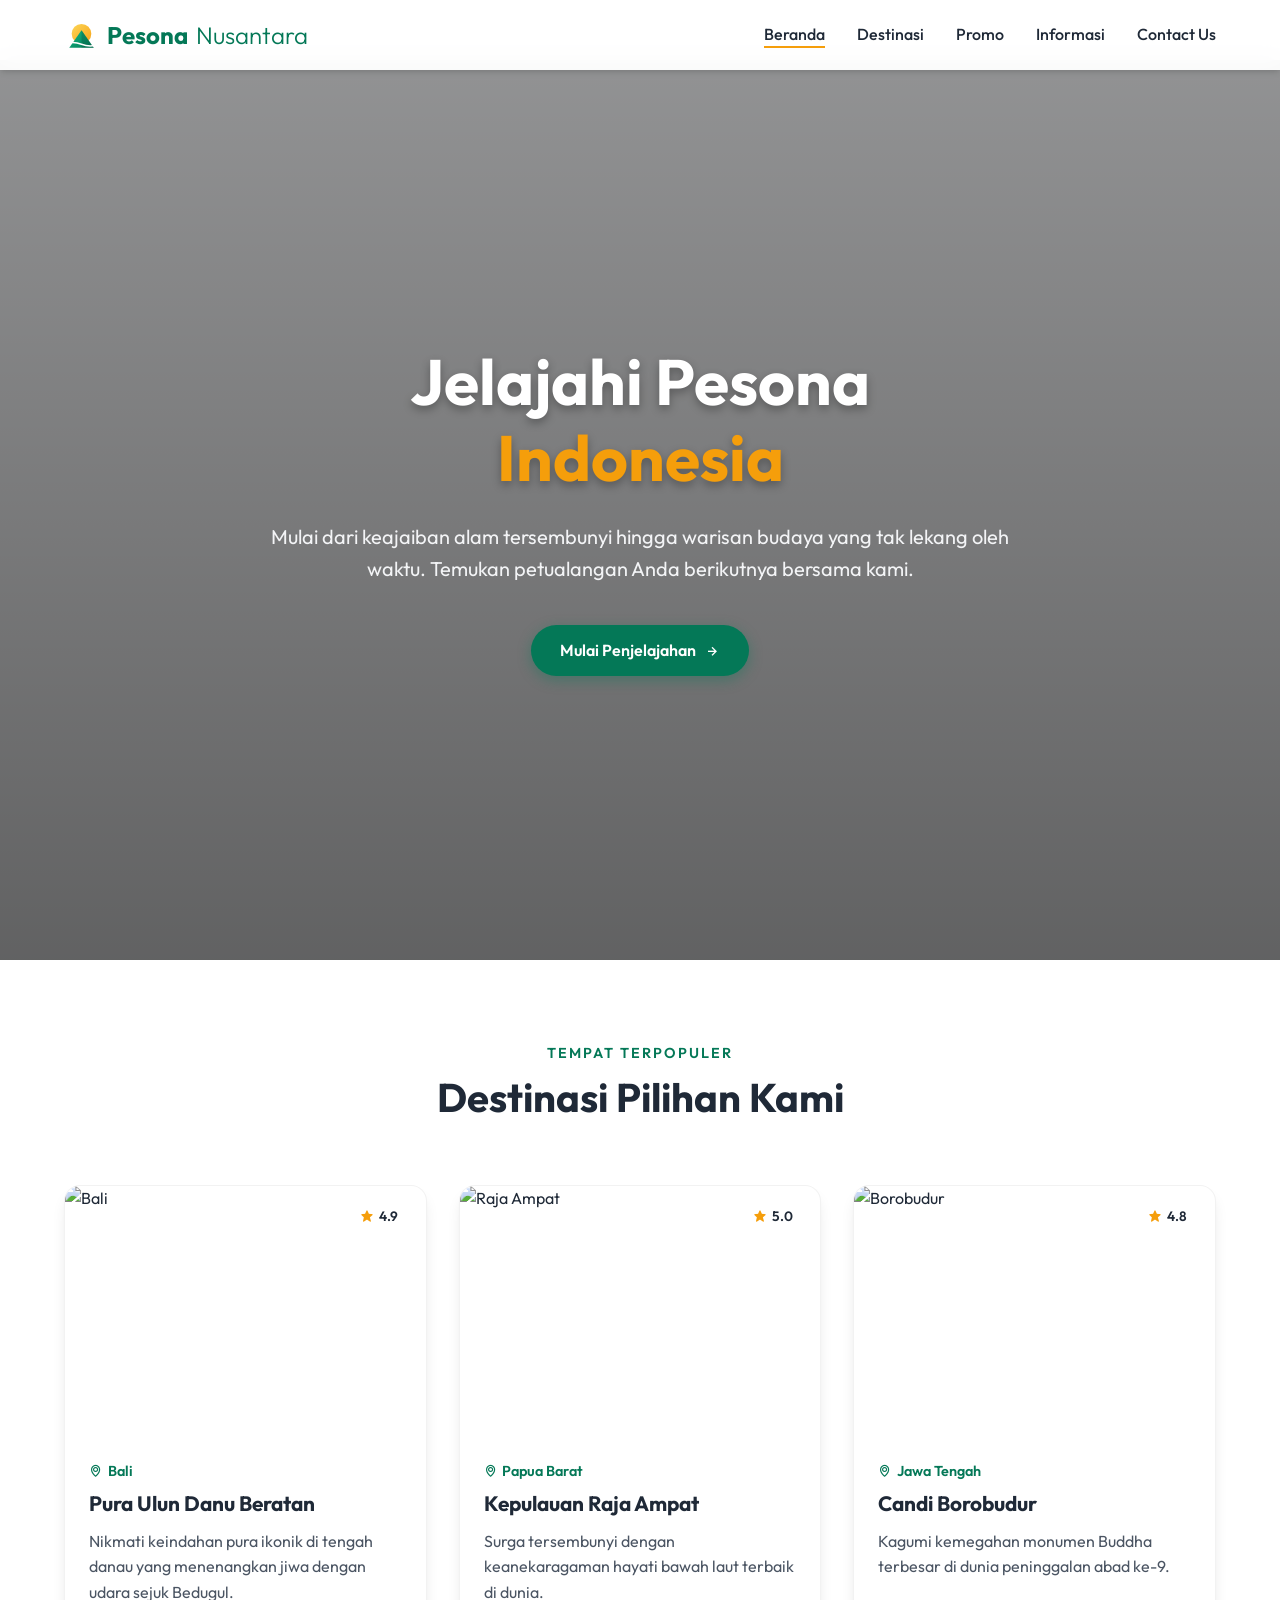
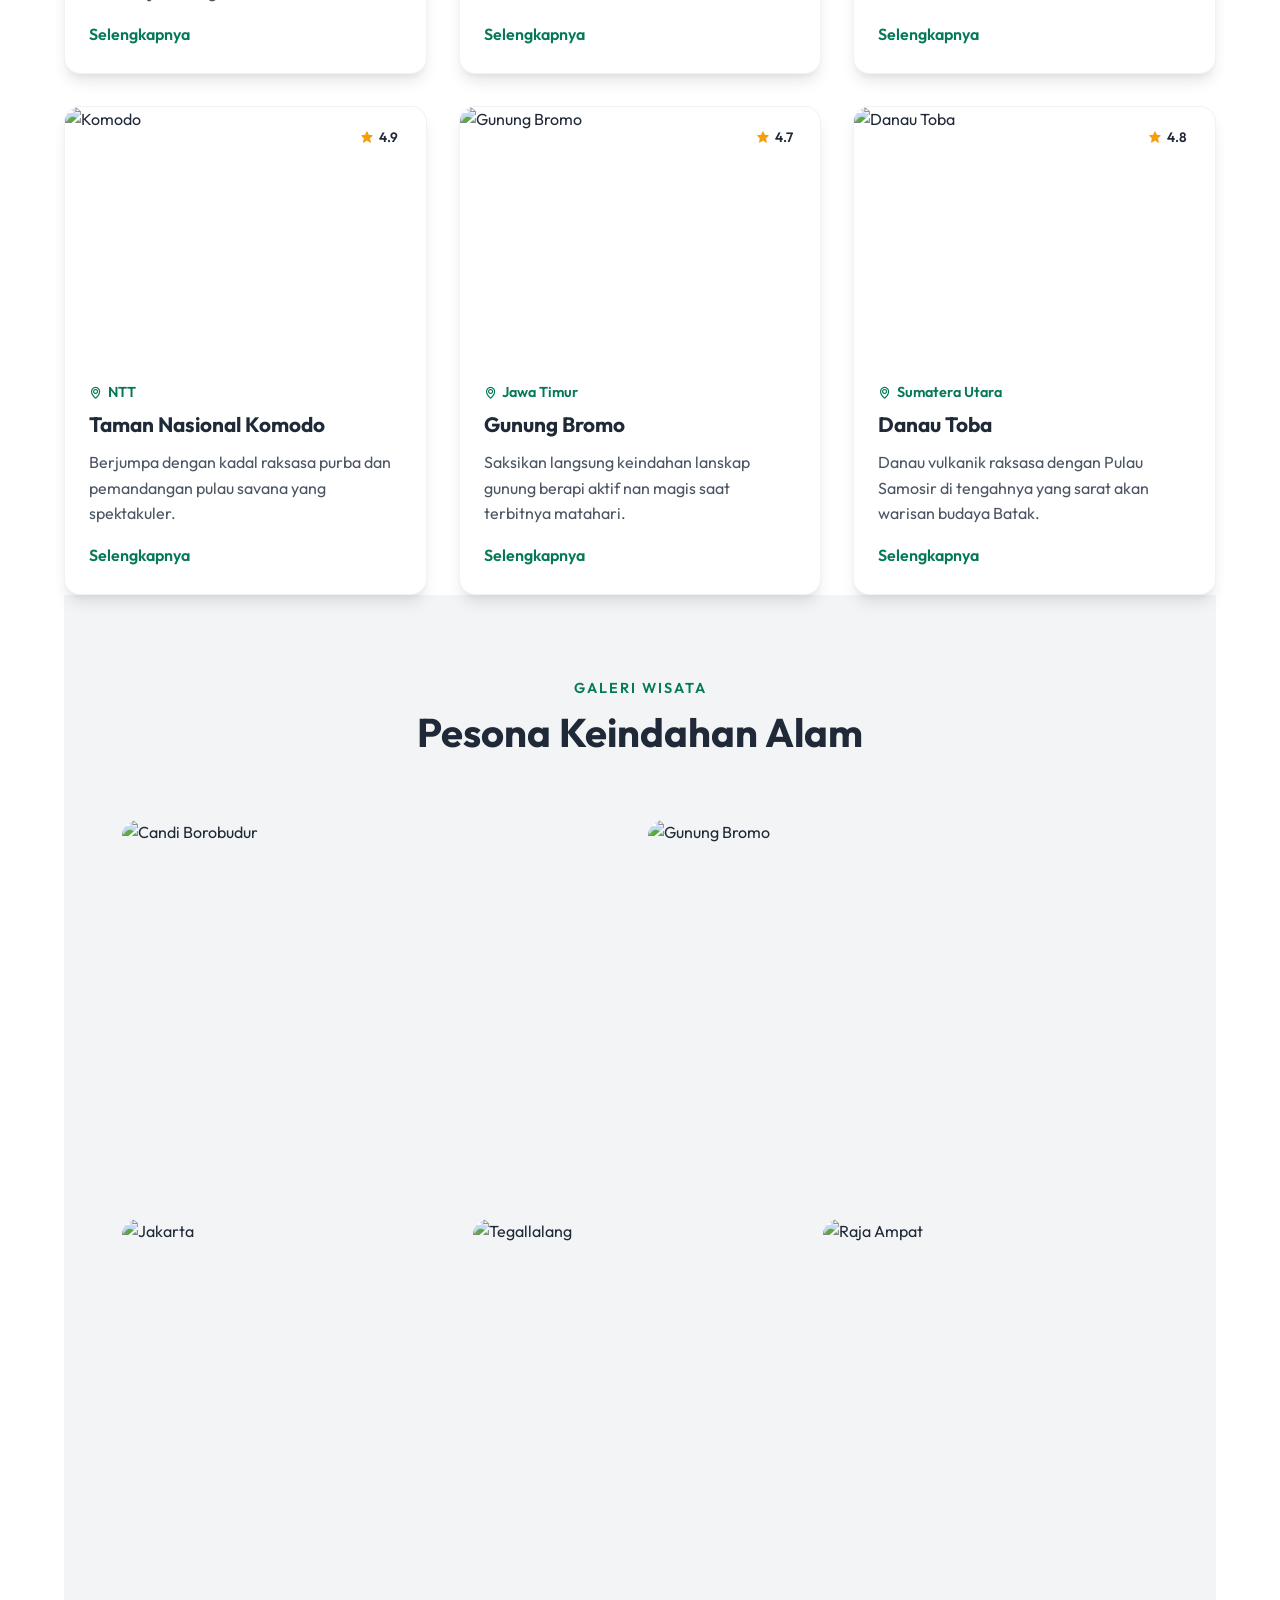
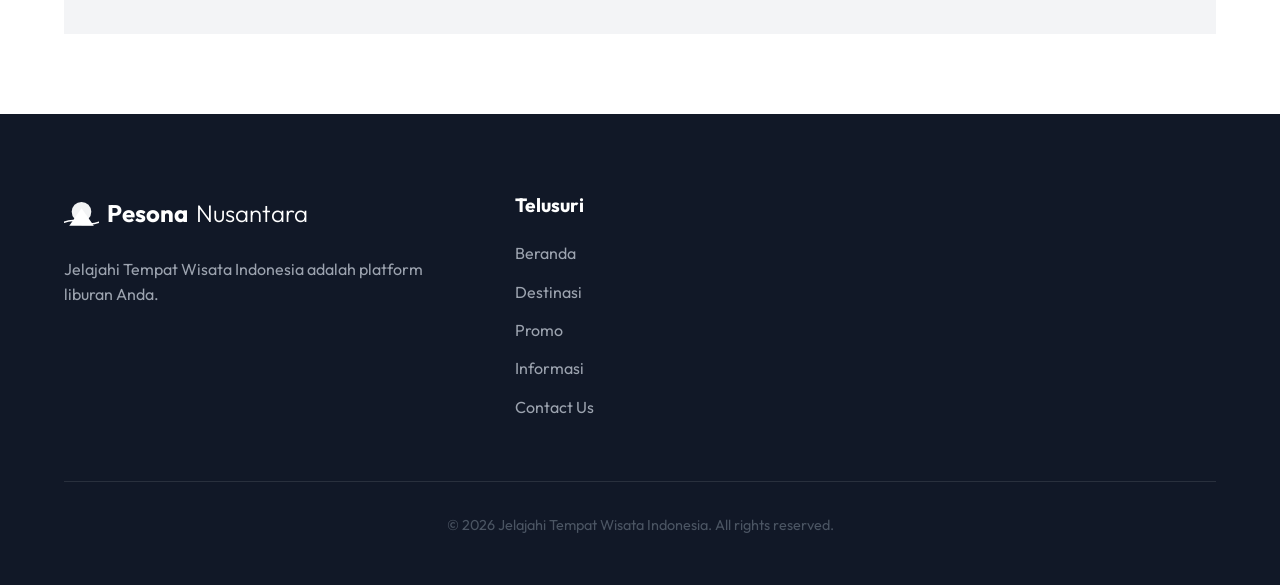
==== index.html @ 15bac263 "perubahan ke root folder" ====
<!DOCTYPE html>
<html lang="id">

<head>
    <meta charset="UTF-8">
    <meta name="viewport" content="width=device-width, initial-scale=1.0">
    <title>Beranda - Jelajahi Tempat Wisata Indonesia</title>
    <!-- Favicon -->
    <link rel="icon" href="favicon.svg" type="image/svg+xml">
    <link href="https://fonts.googleapis.com/css2?family=Outfit:wght@300;400;600;700&display=swap" rel="stylesheet">
    <link href='https://unpkg.com/boxicons@2.1.4/css/boxicons.min.css' rel='stylesheet'>
    <link rel="stylesheet" href="style.css">
    <meta name="description" content="Jelajahi keindahan tempat wisata Indonesia.">
</head>

<body>

    <!-- Header Navigation -->
    <header id="header">
        <div class="nav-container">
            <a href="index.html" class="logo">
                <img src="logo.svg" alt="Logo Pesona Nusantara" class="logo-img"> Pesona<span>Nusantara</span>
            </a>

            <input type="checkbox" id="nav-toggle" class="nav-toggle">

            <nav class="navbar">
                <ul class="nav-menu">
                    <li><a href="index.html" class="nav-link active">Beranda</a></li>
                    <li><a href="destinasi.html" class="nav-link">Destinasi</a></li>
                    <li><a href="promo.html" class="nav-link">Promo</a></li>
                    <li><a href="informasi.html" class="nav-link">Informasi</a></li>
                    <li><a href="contact.html" class="nav-link">Contact Us</a></li>
                </ul>
            </nav>

            <label for="nav-toggle" class="hamburger">
                <span class="bar"></span>
                <span class="bar"></span>
                <span class="bar"></span>
            </label>
        </div>
    </header>

    <!-- Hero Section -->
    <section class="hero">
        <div class="hero-overlay"></div>
        <img src="https://images.unsplash.com/photo-1555400038-63f5ba517a47?q=80&w=2000&auto=format&fit=crop"
            class="hero-bg" alt="Pemandangan indah Indonesia">

        <div class="hero-content">
            <h1 class="hero-title">Jelajahi Pesona <br><span class="text-highlight">Indonesia</span></h1>
            <p class="hero-subtitle">Mulai dari keajaiban alam tersembunyi hingga warisan budaya yang tak lekang oleh
                waktu. Temukan petualangan Anda berikutnya bersama kami.</p>
            <div class="hero-buttons">
                <a href="destinasi.html" class="btn btn-primary">Mulai Penjelajahan <i
                        class='bx bx-right-arrow-alt'></i></a>
            </div>
        </div>
    </section>

    <!-- Main Content -->
    <main>
        <section class="section destinations">
            <div class="section-header">
                <span class="section-subtitle">Tempat Terpopuler</span>
                <h2 class="section-title">Destinasi Pilihan Kami</h2>
            </div>
            <div class="grid-container cards-container">
                <!-- Card 1 -->
                <div class="card dest-card">
                    <div class="card-img-wrapper">
                        <img src="https://perkim.id/wp-content/uploads/2025/03/ilustrasi-bali_169.jpeg" alt="Bali">
                        <div class="card-badge"><i class='bx bxs-star'></i> 4.9</div>
                    </div>
                    <div class="card-content">
                        <div class="card-location"><i class='bx bx-map'></i> Bali</div>
                        <h3>Pura Ulun Danu Beratan</h3>
                        <p>Nikmati keindahan pura ikonik di tengah danau yang menenangkan jiwa dengan udara sejuk
                            Bedugul.</p>
                        <a href="destinasi.html" class="card-link">Selengkapnya</a>
                    </div>
                </div>

                <!-- Card 2 -->
                <div class="card dest-card">
                    <div class="card-img-wrapper">
                        <img src="https://images.unsplash.com/photo-1518548419970-58e3b4079ab2?q=80&w=800&auto=format&fit=crop"
                            alt="Raja Ampat">
                        <div class="card-badge"><i class='bx bxs-star'></i> 5.0</div>
                    </div>
                    <div class="card-content">
                        <div class="card-location"><i class='bx bx-map'></i> Papua Barat</div>
                        <h3>Kepulauan Raja Ampat</h3>
                        <p>Surga tersembunyi dengan keanekaragaman hayati bawah laut terbaik di dunia.</p>
                        <a href="destinasi.html" class="card-link">Selengkapnya</a>
                    </div>
                </div>

                <!-- Card 3 -->
                <div class="card dest-card">
                    <div class="card-img-wrapper">
                        <img src="https://upload.wikimedia.org/wikipedia/commons/8/8c/Borobudur-Nothwest-view.jpg"
                            alt="Borobudur">
                        <div class="card-badge"><i class='bx bxs-star'></i> 4.8</div>
                    </div>
                    <div class="card-content">
                        <div class="card-location"><i class='bx bx-map'></i> Jawa Tengah</div>
                        <h3>Candi Borobudur</h3>
                        <p>Kagumi kemegahan monumen Buddha terbesar di dunia peninggalan abad ke-9.</p>
                        <a href="destinasi.html" class="card-link">Selengkapnya</a>
                    </div>
                </div>

                <!-- Card 4 -->
                <div class="card dest-card">
                    <div class="card-img-wrapper">
                        <img src="https://akcdn.detik.net.id/community/media/visual/2019/06/12/afaef7fb-f880-4458-a617-d4c49f060830_169.jpeg?w=620"
                            alt="Komodo">
                        <div class="card-badge"><i class='bx bxs-star'></i> 4.9</div>
                    </div>
                    <div class="card-content">
                        <div class="card-location"><i class='bx bx-map'></i> NTT</div>
                        <h3>Taman Nasional Komodo</h3>
                        <p>Berjumpa dengan kadal raksasa purba dan pemandangan pulau savana yang spektakuler.</p>
                        <a href="destinasi.html" class="card-link">Selengkapnya</a>
                    </div>
                </div>

                <!-- Card 5 -->
                <div class="card dest-card">
                    <div class="card-img-wrapper">
                        <img src="https://images.unsplash.com/photo-1588668214407-6ea9a6d8c272?q=80&w=800&auto=format&fit=crop"
                            alt="Gunung Bromo">
                        <div class="card-badge"><i class='bx bxs-star'></i> 4.7</div>
                    </div>
                    <div class="card-content">
                        <div class="card-location"><i class='bx bx-map'></i> Jawa Timur</div>
                        <h3>Gunung Bromo</h3>
                        <p>Saksikan langsung keindahan lanskap gunung berapi aktif nan magis saat terbitnya matahari.
                        </p>
                        <a href="destinasi.html" class="card-link">Selengkapnya</a>
                    </div>
                </div>

                <!-- Card 6 -->
                <div class="card dest-card">
                    <div class="card-img-wrapper">
                        <img src="https://auliatravel.co.id/wp-content/uploads/2019/08/sumatera-utara-pulau-samosir-ezgif.com-gif-to-webp-converter_11zon.webp"
                            alt="Danau Toba">
                        <div class="card-badge"><i class='bx bxs-star'></i> 4.8</div>
                    </div>
                    <div class="card-content">
                        <div class="card-location"><i class='bx bx-map'></i> Sumatera Utara</div>
                        <h3>Danau Toba</h3>
                        <p>Danau vulkanik raksasa dengan Pulau Samosir di tengahnya yang sarat akan warisan budaya
                            Batak.</p>
                        <a href="destinasi.html" class="card-link">Selengkapnya</a>
                    </div>
                </div>
            </div>
            <!-- Gallery Section (Metode Grid, Animasi, Transisi) -->
            <section class="section gallery-section">
                <div class="section-header">
                    <span class="section-subtitle">Galeri Wisata</span>
                    <h2 class="section-title">Pesona Keindahan Alam</h2>
                </div>
                <div class="gallery-grid">
                    <div class="gallery-item item-1">
                        <img src="https://asset.kompas.com/crops/LM5y0wExlNVo2yvE-vWNGG4NoRY=/0x0:1000x667/1200x800/data/photo/2022/06/06/629da8e8bd620.jpg"
                            alt="Candi Borobudur">
                        <div class="gallery-overlay"><span>Candi Borobudur</span></div>
                    </div>
                    <div class="gallery-item item-2">
                        <img src="https://natouralist.de/storage/areas/jakarta/37325/jakarta.jpg" alt="Jakarta">
                        <div class="gallery-overlay"><span>Jakarta</span></div>
                    </div>
                    <div class="gallery-item item-3">
                        <img src="https://static.mybalitrips.com/media/44391/332.jpg" alt="Tegallalang">
                        <div class="gallery-overlay"><span>Ubud, Bali</span></div>
                    </div>
                    <div class="gallery-item item-4">
                        <img src="https://www.pesonaindo.com/wp-content/uploads/2016/04/bromo.jpg" alt="Gunung Bromo">
                        <div class="gallery-overlay"><span>Gunung Bromo</span></div>
                    </div>
                    <div class="gallery-item item-5">
                        <img src="https://jurnalpost.com/wp-content/uploads/2023/07/Keindahan-Indonesia-Timur.webp"
                            alt="Raja Ampat">
                        <div class="gallery-overlay"><span>Raja Ampat</span></div>
                    </div>
                </div>
            </section>
    </main>

    <!-- Footer -->
    <footer id="footer" class="footer">
        <div class="footer-container">
            <div class="footer-col about-col">
                <a href="index.html" class="logo">
                    <img src="logo.svg" alt="Logo" class="logo-img" style="filter: brightness(0) invert(1);">
                    Pesona<span>Nusantara</span>
                </a>
                <p>Jelajahi Tempat Wisata Indonesia adalah platform liburan Anda.</p>
            </div>
            <div class="footer-col">
                <h3>Telusuri</h3>
                <ul>
                    <li><a href="index.html">Beranda</a></li>
                    <li><a href="destinasi.html">Destinasi</a></li>
                    <li><a href="promo.html">Promo</a></li>
                    <li><a href="informasi.html">Informasi</a></li>
                    <li><a href="contact.html">Contact Us</a></li>
                </ul>
            </div>
        </div>
        <div class="footer-bottom">
            <p>&copy; 2026 Jelajahi Tempat Wisata Indonesia. All rights reserved.</p>
        </div>
    </footer>
</body>

</html>
---- style.css ----
/* ===========================
   Variables & Theme Setup
   =========================== */
:root {
    /* Colors */
    --clr-primary: #047857;
    /* Emerald Green - Nature/Jungle */
    --clr-primary-light: #10b981;
    --clr-primary-dark: #064e3b;
    --clr-accent: #f59e0b;
    /* Warm golden accent - Sun/Sand */

    --clr-text: #1f2937;
    --clr-text-light: #4b5563;
    --clr-light: #f3f4f6;
    --clr-white: #ffffff;
    --clr-black: #000000;

    /* Typography */
    --font-main: 'Outfit', sans-serif;

    /* Border Radius & Shadows */
    --br-sm: 8px;
    --br-md: 16px;
    --br-lg: 24px;
    --shadow-sm: 0 4px 6px -1px rgba(0, 0, 0, 0.1), 0 2px 4px -1px rgba(0, 0, 0, 0.06);
    --shadow-md: 0 10px 15px -3px rgba(0, 0, 0, 0.1), 0 4px 6px -2px rgba(0, 0, 0, 0.05);
    --shadow-lg: 0 20px 25px -5px rgba(0, 0, 0, 0.1), 0 10px 10px -5px rgba(0, 0, 0, 0.04);

    /* Transitions */
    /* Menggunakan transisi CSS untuk efek yang halus */
    --transition-smooth: all 0.4s cubic-bezier(0.4, 0, 0.2, 1);
}

* {
    margin: 0;
    padding: 0;
    box-sizing: border-box;
}

html {
    scroll-behavior: smooth;
    scroll-padding-top: 80px;
}

body {
    font-family: var(--font-main);
    color: var(--clr-text);
    background-color: var(--clr-light);
    line-height: 1.6;
    overflow-x: hidden;
}

/* ===========================
   Typography Tools
   =========================== */
h1,
h2,
h3,
h4,
h5,
h6 {
    font-weight: 700;
    line-height: 1.2;
    color: var(--clr-text);
}

p {
    color: var(--clr-text-light);
    margin-bottom: 1rem;
}

a {
    text-decoration: none;
    color: inherit;
    transition: var(--transition-smooth);
}

ul {
    list-style: none;
}

img {
    max-width: 100%;
    height: auto;
    display: block;
}

/* ===========================
   UI Components
   =========================== */
.btn {
    display: inline-flex;
    align-items: center;
    gap: 0.5rem;
    padding: 0.8rem 1.8rem;
    border-radius: 50px;
    font-weight: 600;
    font-size: 1rem;
    cursor: pointer;
    border: none;
    transition: var(--transition-smooth);
    text-align: center;
}

.btn-primary {
    background-color: var(--clr-primary);
    color: var(--clr-white);
    box-shadow: 0 4px 14px rgba(4, 120, 87, 0.4);
}

.btn-primary:hover {
    background-color: var(--clr-primary-dark);
    transform: translateY(-3px);
    box-shadow: 0 6px 20px rgba(4, 120, 87, 0.6);
    /* Menggunakan animasi CSS pada hover */
    animation: pulse 1s infinite;
}

.btn-secondary {
    background-color: var(--clr-accent);
    color: var(--clr-white);
}

.btn-secondary:hover {
    background-color: #d97706;
    transform: translateY(-2px);
}

.btn-outline {
    background: transparent;
    color: var(--clr-primary);
    border: 2px solid var(--clr-primary);
}

.btn-outline:hover {
    background: var(--clr-primary);
    color: var(--clr-white);
}

.section {
    padding: 5rem 5%;
}

.section-header {
    text-align: center;
    margin-bottom: 4rem;
}

.section-subtitle {
    display: inline-block;
    color: var(--clr-primary);
    font-size: 0.9rem;
    font-weight: 600;
    text-transform: uppercase;
    letter-spacing: 2px;
    margin-bottom: 0.5rem;
}

.section-title {
    font-size: 2.5rem;
    color: var(--clr-text);
}

.text-highlight {
    color: var(--clr-accent);
}

.grid-container {
    /* Menggunakan CSS Grid Layout */
    display: grid;
    gap: 2rem;
}

/* ===========================
   Header & Navigation
   =========================== */
#header {
    position: fixed;
    top: 0;
    left: 0;
    width: 100%;
    z-index: 1000;
    padding: 1rem 5%;
    background: rgba(255, 255, 255, 0.95);
    backdrop-filter: blur(10px);
    box-shadow: var(--shadow-sm);
}

.nav-container {
    display: flex;
    justify-content: space-between;
    align-items: center;
    max-width: 1200px;
    margin: 0 auto;
    position: relative;
}

.logo {
    font-size: 1.5rem;
    font-weight: 700;
    color: var(--clr-primary);
    display: flex;
    align-items: center;
    gap: 0.5rem;
    transition: var(--transition-smooth);
}

.logo span {
    font-weight: 300;
}

.nav-menu {
    display: flex;
    gap: 2rem;
}

.nav-link {
    color: var(--clr-text);
    font-weight: 500;
    position: relative;
    font-size: 1rem;
}

.nav-link::after {
    content: '';
    position: absolute;
    width: 0;
    height: 2px;
    bottom: -4px;
    left: 0;
    background-color: var(--clr-accent);
    transition: var(--transition-smooth);
}

.nav-link.active::after,
.nav-link:hover::after {
    width: 100%;
}

/* CSS-Only Menu Toggle */
.nav-toggle {
    display: none;
}

.hamburger {
    display: none;
    cursor: pointer;
    z-index: 1001;
    /* Keep above the mobile menu */
}

.hamburger .bar {
    display: block;
    width: 25px;
    height: 3px;
    margin: 5px auto;
    transition: all 0.3s cubic-bezier(0.4, 0, 0.2, 1);
    background-color: var(--clr-text);
}

/* CSS tricks to animate the hamburger on check */
.nav-toggle:checked~.hamburger .bar:nth-child(2) {
    opacity: 0;
}

.nav-toggle:checked~.hamburger .bar:nth-child(1) {
    transform: translateY(8px) rotate(45deg);
}

.nav-toggle:checked~.hamburger .bar:nth-child(3) {
    transform: translateY(-8px) rotate(-45deg);
}

/* ===========================
   Hero Section
   =========================== */
.hero {
    position: relative;
    height: 100vh;
    display: flex;
    align-items: center;
    justify-content: center;
    text-align: center;
    padding: 0 5%;
    margin-top: 60px;
    /* Offset for fixed header */
    overflow: hidden;
}

.hero-minimal {
    height: 60vh;
}

.hero-bg {
    position: absolute;
    top: 0;
    left: 0;
    width: 100%;
    height: 100%;
    object-fit: cover;
    z-index: -2;
    transform: scale(1.05);
    /* Slight scale for potential parallax */
}

.hero-overlay {
    position: absolute;
    top: 0;
    left: 0;
    width: 100%;
    height: 100%;
    background: linear-gradient(to bottom, rgba(0, 0, 0, 0.4) 0%, rgba(0, 0, 0, 0.6) 100%);
    z-index: -1;
}

.hero-content {
    max-width: 800px;
    color: var(--clr-white);
    /* Menambahkan animasi saat elemen muncul */
    animation: fadeInUp 1s ease-out forwards;
}

.hero-title {
    font-size: clamp(3rem, 5vw, 4.5rem);
    /* Responsive typography */
    margin-bottom: 1.5rem;
    color: var(--clr-white);
    text-shadow: 0 4px 10px rgba(0, 0, 0, 0.3);
}

.hero-subtitle {
    color: var(--clr-light);
    font-size: clamp(1rem, 2vw, 1.25rem);
    margin-bottom: 2.5rem;
    padding: 0 1rem;
}

.hero-buttons {
    display: flex;
    justify-content: center;
    gap: 1rem;
}

/* ===========================
   Destinations Section
   =========================== */
.destinations {
    background-color: var(--clr-white);
}

.cards-container {
    grid-template-columns: repeat(auto-fit, minmax(300px, 1fr));
    max-width: 1200px;
    margin: 0 auto;
}

.card {
    background-color: var(--clr-white);
    border-radius: var(--br-md);
    overflow: hidden;
    box-shadow: var(--shadow-md);
    /* Menggunakan transisi */
    transition: var(--transition-smooth);
    border: 1px solid rgba(0, 0, 0, 0.05);
    display: flex;
    flex-direction: column;
    height: 100%;

    /* Menggunakan animasi dengan delay yang berbeda */
    opacity: 0;
    animation: fadeInUp 0.6s ease-out forwards;
}

/* Staggered animation delays for grid cards */
.card:nth-child(1) {
    animation-delay: 0.1s;
}

.card:nth-child(2) {
    animation-delay: 0.2s;
}

.card:nth-child(3) {
    animation-delay: 0.3s;
}

.card:nth-child(4) {
    animation-delay: 0.4s;
}

.card:nth-child(5) {
    animation-delay: 0.5s;
}

.card:nth-child(6) {
    animation-delay: 0.6s;
}

.card:hover {
    transform: translateY(-10px);
    box-shadow: var(--shadow-lg);
}

.card-img-wrapper {
    position: relative;
    height: 250px;
    overflow: hidden;
}

.card-img-wrapper img {
    width: 100%;
    height: 100%;
    object-fit: cover;
    transition: transform 0.6s ease;
}

.card:hover .card-img-wrapper img {
    transform: scale(1.1);
}

.card-badge {
    position: absolute;
    top: 15px;
    right: 15px;
    background: rgba(255, 255, 255, 0.9);
    backdrop-filter: blur(4px);
    padding: 0.3rem 0.8rem;
    border-radius: 20px;
    font-size: 0.85rem;
    font-weight: 600;
    display: flex;
    align-items: center;
    gap: 0.3rem;
    color: var(--clr-text);
}

.card-badge i {
    color: var(--clr-accent);
}

.card-content {
    padding: 1.5rem;
    display: flex;
    flex-direction: column;
    flex-grow: 1;
}

.card-location {
    color: var(--clr-primary);
    font-size: 0.9rem;
    font-weight: 600;
    display: flex;
    align-items: center;
    margin-bottom: 0.5rem;
    gap: 0.3rem;
}

.card h3 {
    font-size: 1.3rem;
    margin-bottom: 0.8rem;
}

.card-link {
    display: inline-block;
    margin-top: auto;
    font-weight: 600;
    color: var(--clr-primary);
    border-bottom: 2px solid transparent;
    align-self: flex-start;
}

.card-link:hover {
    color: var(--clr-primary-dark);
    border-bottom-color: var(--clr-primary);
}

/* ===========================
   Experiences Section
   =========================== */
.experiences {
    background-color: var(--clr-light);
}

.experiences-wrapper {
    max-width: 1200px;
    margin: 0 auto;
    display: grid;
    grid-template-columns: 1fr 1fr;
    gap: 4rem;
    align-items: center;
}

.experiences-text h2 {
    margin-bottom: 1.5rem;
}

.experiences-text p {
    margin-bottom: 2rem;
}

.info-main-img {
    width: 100%;
    max-height: 400px;
    object-fit: cover;
    border-radius: var(--br-md);
    margin-bottom: 3rem;
    box-shadow: var(--shadow-sm);
}

.experiences-grid {
    display: grid;
    grid-template-columns: repeat(auto-fit, minmax(300px, 1fr));
    gap: 1.5rem;
}

.exp-item {
    background: var(--clr-white);
    padding: 2rem 1.5rem;
    border-radius: var(--br-md);
    box-shadow: var(--shadow-md);
    text-align: left;
    transition: var(--transition-smooth);
}

.exp-item:hover {
    transform: translateY(-5px);
    background: var(--clr-primary);
}

.exp-icon {
    font-size: 2.5rem;
    color: var(--clr-primary);
    margin-bottom: 1rem;
    transition: var(--transition-smooth);
}

.exp-item h4 {
    font-size: 1.1rem;
    margin-bottom: 0.5rem;
    transition: var(--transition-smooth);
}

.exp-item p {
    font-size: 0.95rem;
    margin-bottom: 0;
    margin-top: 1rem;
    line-height: 1.6;
    transition: var(--transition-smooth);
}

/* Hover effects for text inside exp-item */
.exp-item:hover .exp-icon,
.exp-item:hover h4,
.exp-item:hover p {
    color: var(--clr-white);
}

/* ===========================
   CTA Section
   =========================== */
.cta-section {
    background: linear-gradient(rgba(4, 120, 87, 0.9), rgba(6, 78, 59, 0.9)), url('https://images.unsplash.com/photo-1544644181-1484b3fdfc62?q=80&w=2000&auto=format&fit=crop') center/cover no-repeat fixed;
    text-align: center;
    color: var(--clr-white);
}

.cta-container {
    max-width: 700px;
    margin: 0 auto;
}

.cta-container h2 {
    color: var(--clr-white);
    font-size: 2.5rem;
    margin-bottom: 1rem;
}

.cta-container p {
    color: rgba(255, 255, 255, 0.9);
    margin-bottom: 2rem;
}

.cta-form {
    display: flex;
    gap: 0.5rem;
    max-width: 500px;
    margin: 0 auto;
}

.cta-form input {
    flex: 1;
    padding: 1rem 1.5rem;
    border-radius: 50px;
    border: none;
    outline: none;
    font-family: inherit;
    font-size: 1rem;
}

/* ===========================
   Footer
   =========================== */
.footer {
    background-color: #111827;
    color: var(--clr-light);
    padding: 5rem 5% 2rem;
}

.footer-container {
    max-width: 1200px;
    margin: 0 auto;
    display: grid;
    grid-template-columns: 2fr 1fr 1fr 1fr;
    gap: 3rem;
    border-bottom: 1px solid rgba(255, 255, 255, 0.1);
    padding-bottom: 3rem;
    margin-bottom: 2rem;
}

.footer-col h3 {
    color: var(--clr-white);
    margin-bottom: 1.5rem;
    font-size: 1.2rem;
}

.about-col .logo {
    color: var(--clr-white);
    margin-bottom: 1.5rem;
    justify-content: flex-start;
}

.about-col p {
    color: #9ca3af;
}

.social-links {
    display: flex;
    gap: 1rem;
    margin-top: 1.5rem;
}

.social-links a {
    display: flex;
    align-items: center;
    justify-content: center;
    width: 40px;
    height: 40px;
    background: rgba(255, 255, 255, 0.1);
    border-radius: 50%;
    color: var(--clr-white);
    font-size: 1.2rem;
}

.social-links a:hover {
    background: var(--clr-primary);
    transform: translateY(-3px);
}

.footer-col ul li {
    margin-bottom: 0.8rem;
}

.footer-col ul li a {
    color: #9ca3af;
}

.footer-col ul li a:hover {
    color: var(--clr-white);
    padding-left: 5px;
}

.contact-info li {
    display: flex;
    align-items: center;
    gap: 0.8rem;
    color: #9ca3af;
}

.contact-info i {
    color: var(--clr-primary-light);
    font-size: 1.2rem;
}

.footer-bottom {
    text-align: center;
    color: #9ca3af;
    font-size: 0.9rem;
}

/* ===========================
   Gallery Section (CSS Grid)
   =========================== */
.gallery-section {
    background-color: var(--clr-light);
}

.gallery-grid {
    display: grid;
    grid-template-columns: repeat(6, 1fr);
    gap: 1rem;
    max-width: 1400px;
    margin: 0 auto;
}

.gallery-item {
    position: relative;
    border-radius: var(--br-md);
    overflow: hidden;
    cursor: pointer;
    /* Animasi elemen masuk */
    opacity: 0;
    animation: zoomIn 0.8s ease-out forwards;
}

.gallery-item:nth-child(1) {
    animation-delay: 0.2s;
}

.gallery-item:nth-child(2) {
    animation-delay: 0.3s;
}

.gallery-item:nth-child(3) {
    animation-delay: 0.4s;
}

.gallery-item:nth-child(4) {
    animation-delay: 0.5s;
}

.gallery-item:nth-child(5) {
    animation-delay: 0.6s;
}

.item-1 {
    grid-column: span 3;
    grid-row: 1;
    aspect-ratio: 4 / 3;
}

.item-4 {
    grid-column: span 3;
    grid-row: 1;
    aspect-ratio: 4 / 3;
}

.item-2 {
    grid-column: span 2;
    grid-row: 2;
    aspect-ratio: 1 / 1;
}

.item-3 {
    grid-column: span 2;
    grid-row: 2;
    aspect-ratio: 1 / 1;
}

.item-5 {
    grid-column: span 2;
    grid-row: 2;
    aspect-ratio: 1 / 1;
}

.gallery-item img {
    width: 100%;
    height: 100%;
    object-fit: cover;
    /* Transisi untuk efek hover */
    transition: transform 0.5s ease;
}

.gallery-overlay {
    position: absolute;
    inset: 0;
    background: rgba(4, 120, 87, 0.7);
    display: flex;
    align-items: center;
    justify-content: center;
    opacity: 0;
    /* Transisi untuk efek overlay */
    transition: opacity 0.4s ease;
}

.gallery-overlay span {
    color: var(--clr-white);
    font-size: 1.5rem;
    font-weight: 700;
    transform: translateY(20px);
    /* Transisi untuk teks */
    transition: transform 0.4s ease;
}

.gallery-item:hover img {
    transform: scale(1.1);
}

.gallery-item:hover .gallery-overlay {
    opacity: 1;
}

.gallery-item:hover .gallery-overlay span {
    transform: translateY(0);
}

/* ===========================
   Animations (Keyframes)
   =========================== */
/* Menggunakan CSS Animations (@keyframes) */
@keyframes fadeInUp {
    from {
        opacity: 0;
        transform: translateY(40px);
    }

    to {
        opacity: 1;
        transform: translateY(0);
    }
}

@keyframes pulse {
    0% {
        transform: scale(1) translateY(-3px);
    }

    50% {
        transform: scale(1.03) translateY(-3px);
    }

    100% {
        transform: scale(1) translateY(-3px);
    }
}

@keyframes zoomIn {
    from {
        opacity: 0;
        transform: scale(0.9);
    }

    to {
        opacity: 1;
        transform: scale(1);
    }
}

/* Removed Intersection Observer reveal-up logically, ensuring elements are visible */
.reveal-up {
    opacity: 1;
    transform: none;
    animation: fadeInUp 0.8s ease-out forwards;
}

/* ===========================
   Media Queries (Responsive)
   =========================== */
/* Menggunakan Media Queries untuk mendesain secara responsif */
@media (max-width: 992px) {
    .experiences-wrapper {
        grid-template-columns: 1fr;
        gap: 3rem;
    }

    .footer-container {
        grid-template-columns: 1fr 1fr;
    }
}

@media (max-width: 768px) {
    .nav-menu {
        position: fixed;
        left: -100%;
        top: 0;
        flex-direction: column;
        background-color: var(--clr-white);
        width: 80%;
        height: 100vh;
        text-align: left;
        padding: 5rem 2rem;
        transition: 0.4s;
        box-shadow: var(--shadow-lg);
    }

    /* When checkbox is checked, slide the menu in */
    .nav-toggle:checked~.navbar .nav-menu {
        left: 0;
    }

    .nav-link {
        color: var(--clr-text);
        font-size: 1.2rem;
    }

    .hamburger {
        display: block;
    }

    .cta-form {
        flex-direction: column;
    }

    /* Penyesuaian Grid Gallery untuk Mobile */
    .gallery-grid {
        grid-template-columns: 1fr;
    }

    .item-1,
    .item-4 {
        grid-area: auto;
        grid-column: span 1;
        grid-row: auto;
        aspect-ratio: 16 / 9;
    }

    .item-2,
    .item-3,
    .item-5 {
        grid-area: auto;
        grid-column: span 1;
        grid-row: auto;
        aspect-ratio: 1 / 1;
    }

    .btn {
        width: 100%;
        justify-content: center;
    }
}

@media (max-width: 576px) {
    .footer-container {
        grid-template-columns: 1fr;
    }

    .experiences-grid {
        grid-template-columns: 1fr;
    }

    .hero-title {
        font-size: 2.5rem;
    }
}

/* ===========================
   New Feature Styles
   =========================== */
.logo-img {
    height: 35px;
    width: auto;
}

.details-extended {
    margin-top: 1rem;
    padding-top: 1rem;
    border-top: 1px solid rgba(0, 0, 0, 0.1);
}

.details-extended p {
    font-size: 0.95rem;
}

.promo-features {
    list-style: none;
    margin-top: 1rem;
    margin-bottom: 1.5rem;
}

.promo-features li {
    display: flex;
    align-items: center;
    gap: 0.5rem;
    margin-bottom: 0.5rem;
    color: var(--clr-text-light);
    font-size: 0.95rem;
}

.promo-features li i {
    color: var(--clr-primary);
}
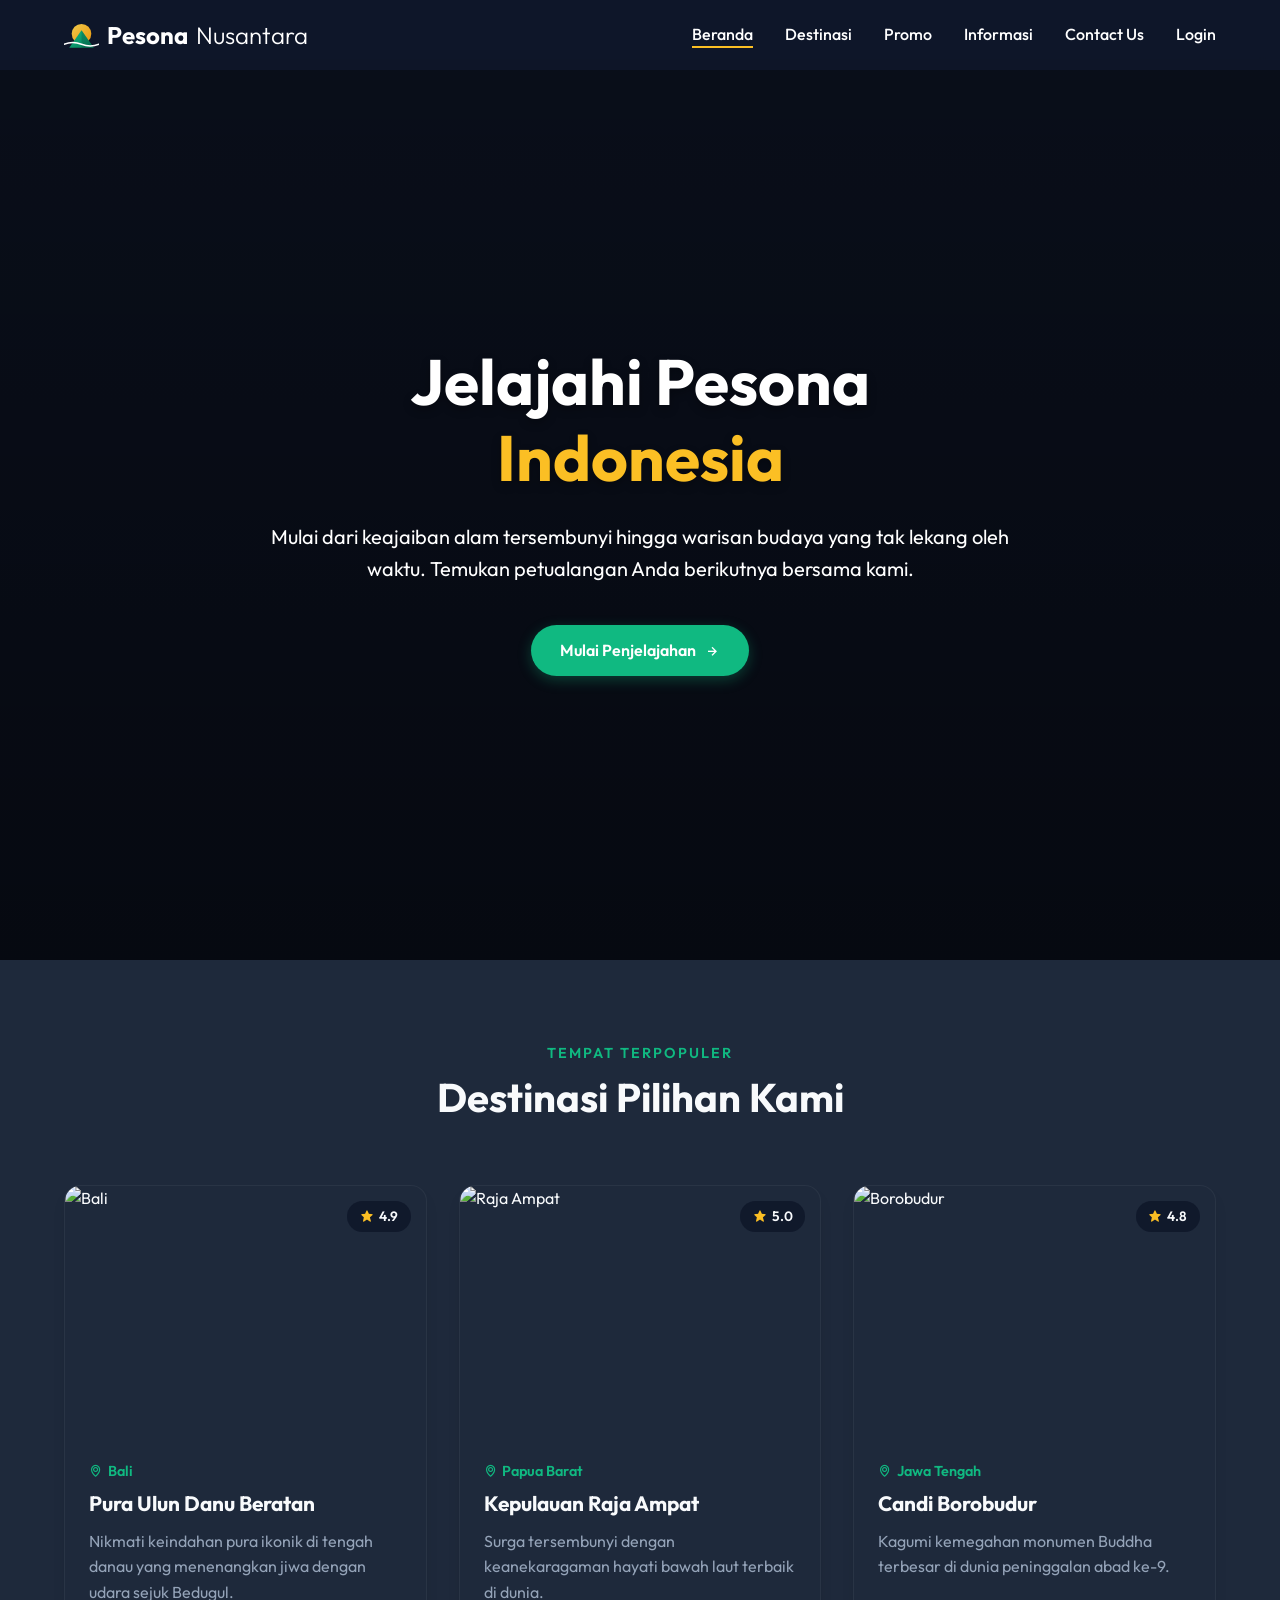
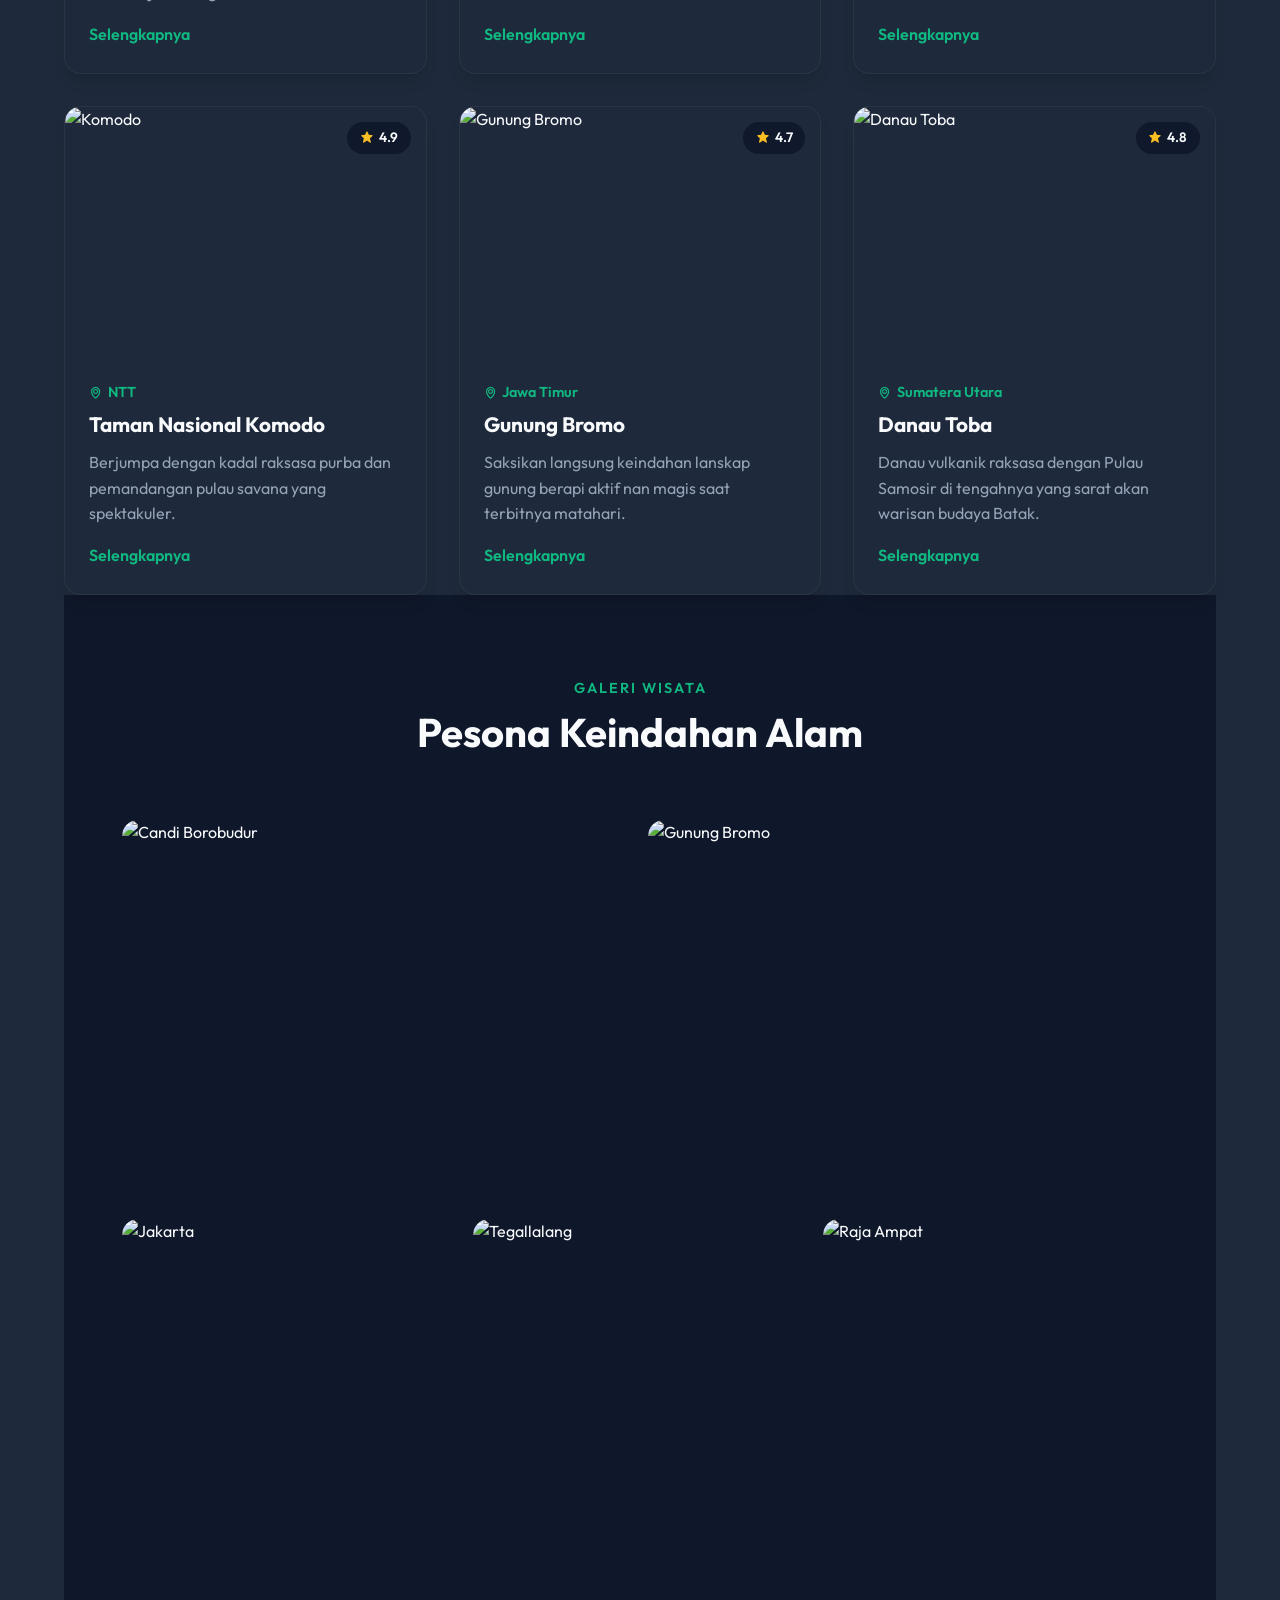
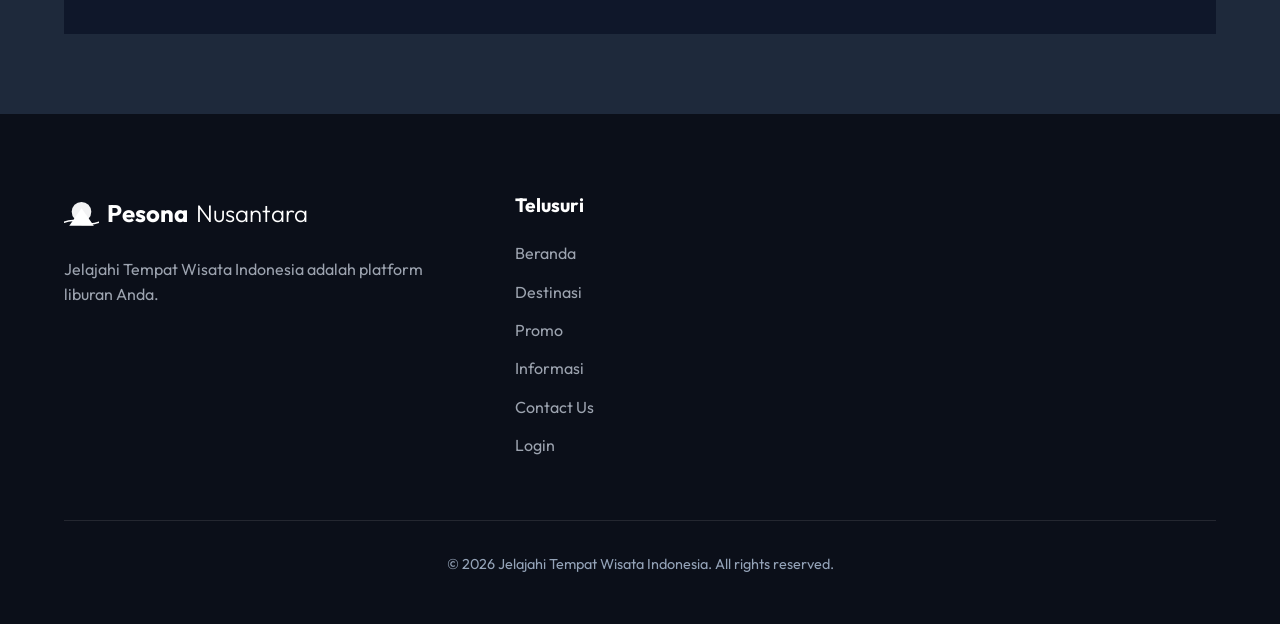
==== commit f5ced9ed: "update pada ui dan login" ====
--- a/index.html
+++ b/index.html
@@ -31,6 +31,7 @@
                     <li><a href="promo.html" class="nav-link">Promo</a></li>
                     <li><a href="informasi.html" class="nav-link">Informasi</a></li>
                     <li><a href="contact.html" class="nav-link">Contact Us</a></li>
+                    <li><a href="login.html" class="nav-link">Login</a></li>
                 </ul>
             </nav>
 
@@ -210,6 +211,7 @@
                     <li><a href="promo.html">Promo</a></li>
                     <li><a href="informasi.html">Informasi</a></li>
                     <li><a href="contact.html">Contact Us</a></li>
+                    <li><a href="login.html">Login</a></li>
                 </ul>
             </div>
         </div>
@@ -217,6 +219,7 @@
             <p>&copy; 2026 Jelajahi Tempat Wisata Indonesia. All rights reserved.</p>
         </div>
     </footer>
+    <script src="script.js"></script>
 </body>
 
 </html>
--- a/style.css
+++ b/style.css
@@ -3,16 +3,17 @@
    =========================== */
 :root {
     /* Colors */
-    --clr-primary: #047857;
-    /* Emerald Green - Nature/Jungle */
-    --clr-primary-light: #10b981;
-    --clr-primary-dark: #064e3b;
-    --clr-accent: #f59e0b;
+    --clr-primary: #10b981;
+    /* Bright Emerald - Nature/Jungle */
+    --clr-primary-light: #34d399;
+    --clr-primary-dark: #059669;
+    --clr-accent: #fbbf24;
     /* Warm golden accent - Sun/Sand */
 
-    --clr-text: #1f2937;
-    --clr-text-light: #4b5563;
-    --clr-light: #f3f4f6;
+    --clr-text: #f8fafc;
+    --clr-text-light: #94a3b8;
+    --clr-light: #0f172a; /* Slate 900 - Main Background */
+    --clr-surface: #1e293b; /* Slate 800 - Cards/Sections */
     --clr-white: #ffffff;
     --clr-black: #000000;
 
@@ -106,13 +107,13 @@
 .btn-primary {
     background-color: var(--clr-primary);
     color: var(--clr-white);
-    box-shadow: 0 4px 14px rgba(4, 120, 87, 0.4);
+    box-shadow: 0 4px 14px rgba(16, 185, 129, 0.3);
 }
 
 .btn-primary:hover {
-    background-color: var(--clr-primary-dark);
+    background-color: var(--clr-primary-light);
     transform: translateY(-3px);
-    box-shadow: 0 6px 20px rgba(4, 120, 87, 0.6);
+    box-shadow: 0 6px 20px rgba(16, 185, 129, 0.5);
     /* Menggunakan animasi CSS pada hover */
     animation: pulse 1s infinite;
 }
@@ -182,7 +183,7 @@
     width: 100%;
     z-index: 1000;
     padding: 1rem 5%;
-    background: rgba(255, 255, 255, 0.95);
+    background: rgba(15, 23, 42, 0.95);
     backdrop-filter: blur(10px);
     box-shadow: var(--shadow-sm);
 }
@@ -199,7 +200,7 @@
 .logo {
     font-size: 1.5rem;
     font-weight: 700;
-    color: var(--clr-primary);
+    color: var(--clr-white);
     display: flex;
     align-items: center;
     gap: 0.5rem;
@@ -216,7 +217,7 @@
 }
 
 .nav-link {
-    color: var(--clr-text);
+    color: var(--clr-white);
     font-weight: 500;
     position: relative;
     font-size: 1rem;
@@ -256,7 +257,7 @@
     height: 3px;
     margin: 5px auto;
     transition: all 0.3s cubic-bezier(0.4, 0, 0.2, 1);
-    background-color: var(--clr-text);
+    background-color: var(--clr-white);
 }
 
 /* CSS tricks to animate the hamburger on check */
@@ -330,7 +331,7 @@
 }
 
 .hero-subtitle {
-    color: var(--clr-light);
+    color: var(--clr-white);
     font-size: clamp(1rem, 2vw, 1.25rem);
     margin-bottom: 2.5rem;
     padding: 0 1rem;
@@ -346,7 +347,7 @@
    Destinations Section
    =========================== */
 .destinations {
-    background-color: var(--clr-white);
+    background-color: var(--clr-surface);
 }
 
 .cards-container {
@@ -356,13 +357,13 @@
 }
 
 .card {
-    background-color: var(--clr-white);
+    background-color: var(--clr-surface);
     border-radius: var(--br-md);
     overflow: hidden;
     box-shadow: var(--shadow-md);
     /* Menggunakan transisi */
     transition: var(--transition-smooth);
-    border: 1px solid rgba(0, 0, 0, 0.05);
+    border: 1px solid rgba(255, 255, 255, 0.05);
     display: flex;
     flex-direction: column;
     height: 100%;
@@ -423,7 +424,7 @@
     position: absolute;
     top: 15px;
     right: 15px;
-    background: rgba(255, 255, 255, 0.9);
+    background: rgba(15, 23, 42, 0.85);
     backdrop-filter: blur(4px);
     padding: 0.3rem 0.8rem;
     border-radius: 20px;
@@ -515,7 +516,7 @@
 }
 
 .exp-item {
-    background: var(--clr-white);
+    background: var(--clr-surface);
     padding: 2rem 1.5rem;
     border-radius: var(--br-md);
     box-shadow: var(--shadow-md);
@@ -560,7 +561,7 @@
    CTA Section
    =========================== */
 .cta-section {
-    background: linear-gradient(rgba(4, 120, 87, 0.9), rgba(6, 78, 59, 0.9)), url('https://images.unsplash.com/photo-1544644181-1484b3fdfc62?q=80&w=2000&auto=format&fit=crop') center/cover no-repeat fixed;
+    background: linear-gradient(rgba(15, 23, 42, 0.9), rgba(30, 41, 59, 0.9)), url('https://images.unsplash.com/photo-1544644181-1484b3fdfc62?q=80&w=2000&auto=format&fit=crop') center/cover no-repeat fixed;
     text-align: center;
     color: var(--clr-white);
 }
@@ -602,8 +603,8 @@
    Footer
    =========================== */
 .footer {
-    background-color: #111827;
-    color: var(--clr-light);
+    background-color: #0b0f19; /* Darker than body */
+    color: var(--clr-text-light);
     padding: 5rem 5% 2rem;
 }
 
@@ -774,7 +775,7 @@
 .gallery-overlay {
     position: absolute;
     inset: 0;
-    background: rgba(4, 120, 87, 0.7);
+    background: rgba(16, 185, 129, 0.8);
     display: flex;
     align-items: center;
     justify-content: center;
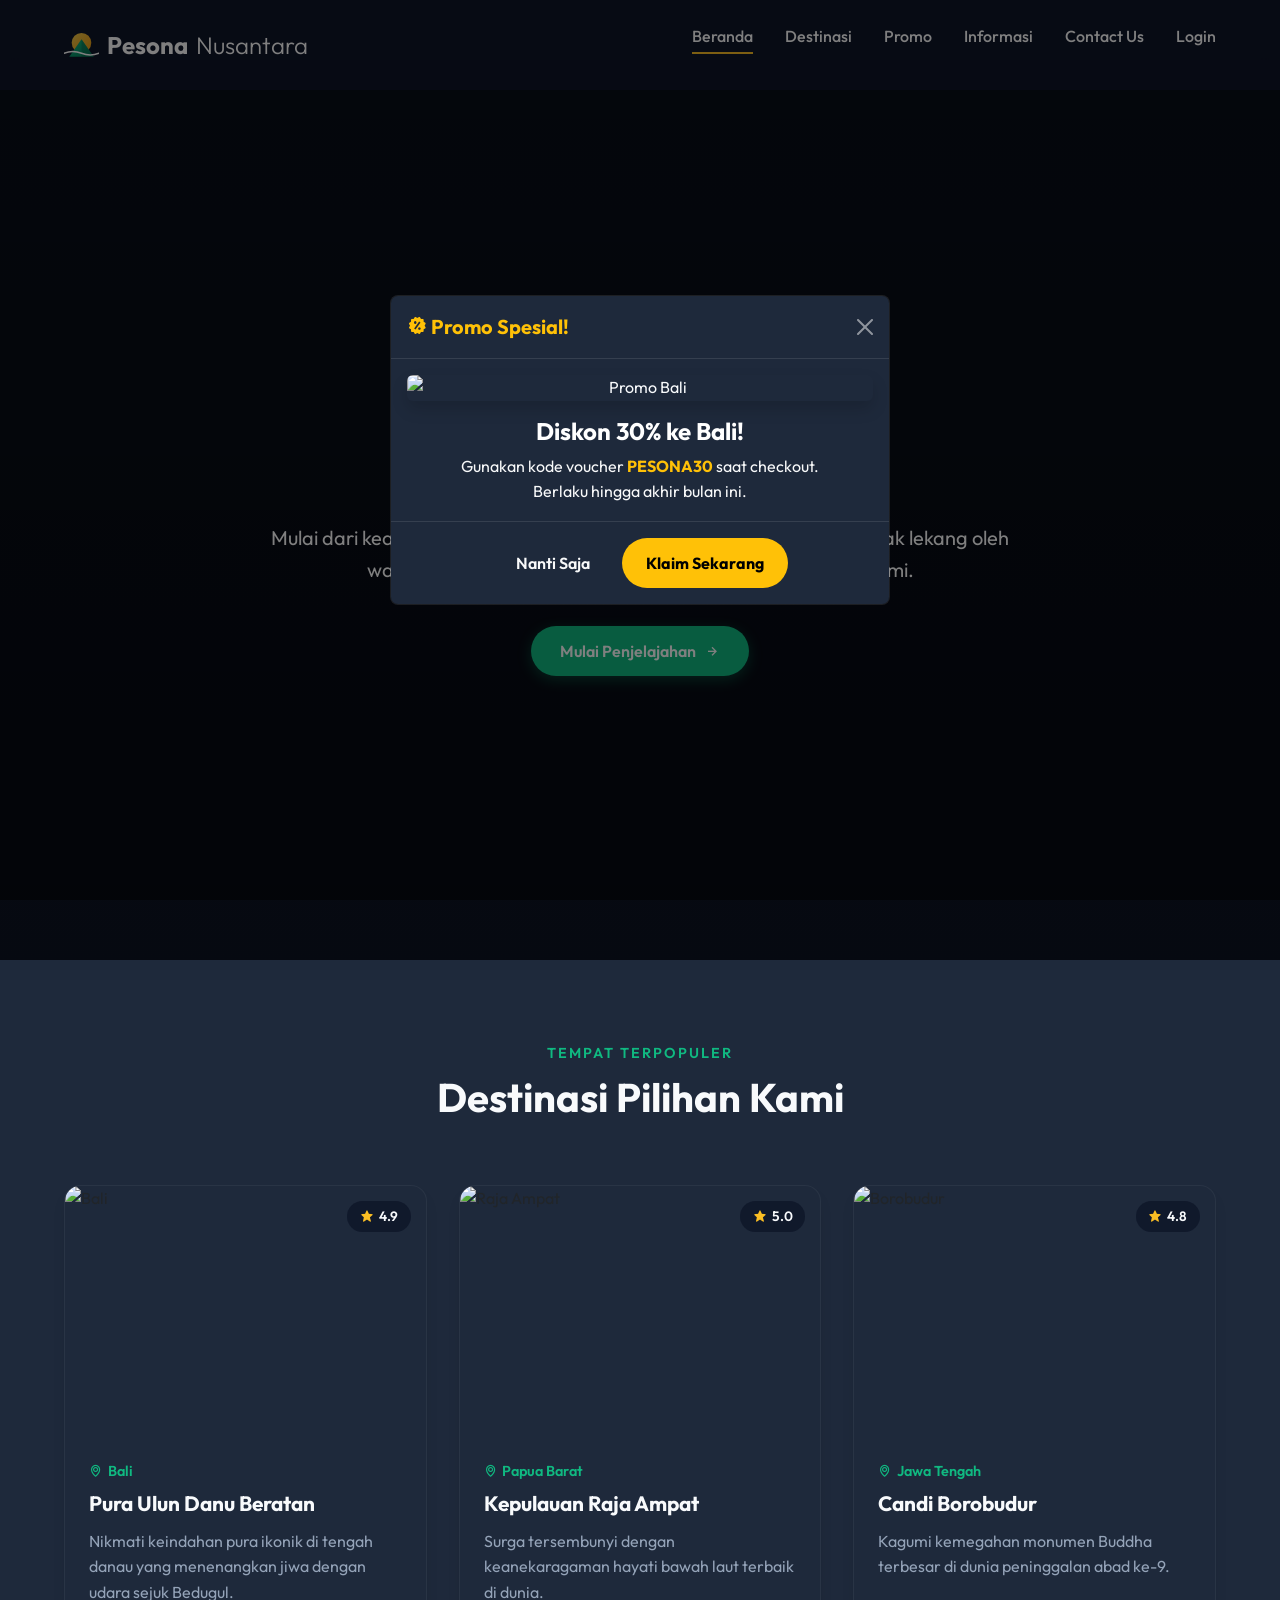
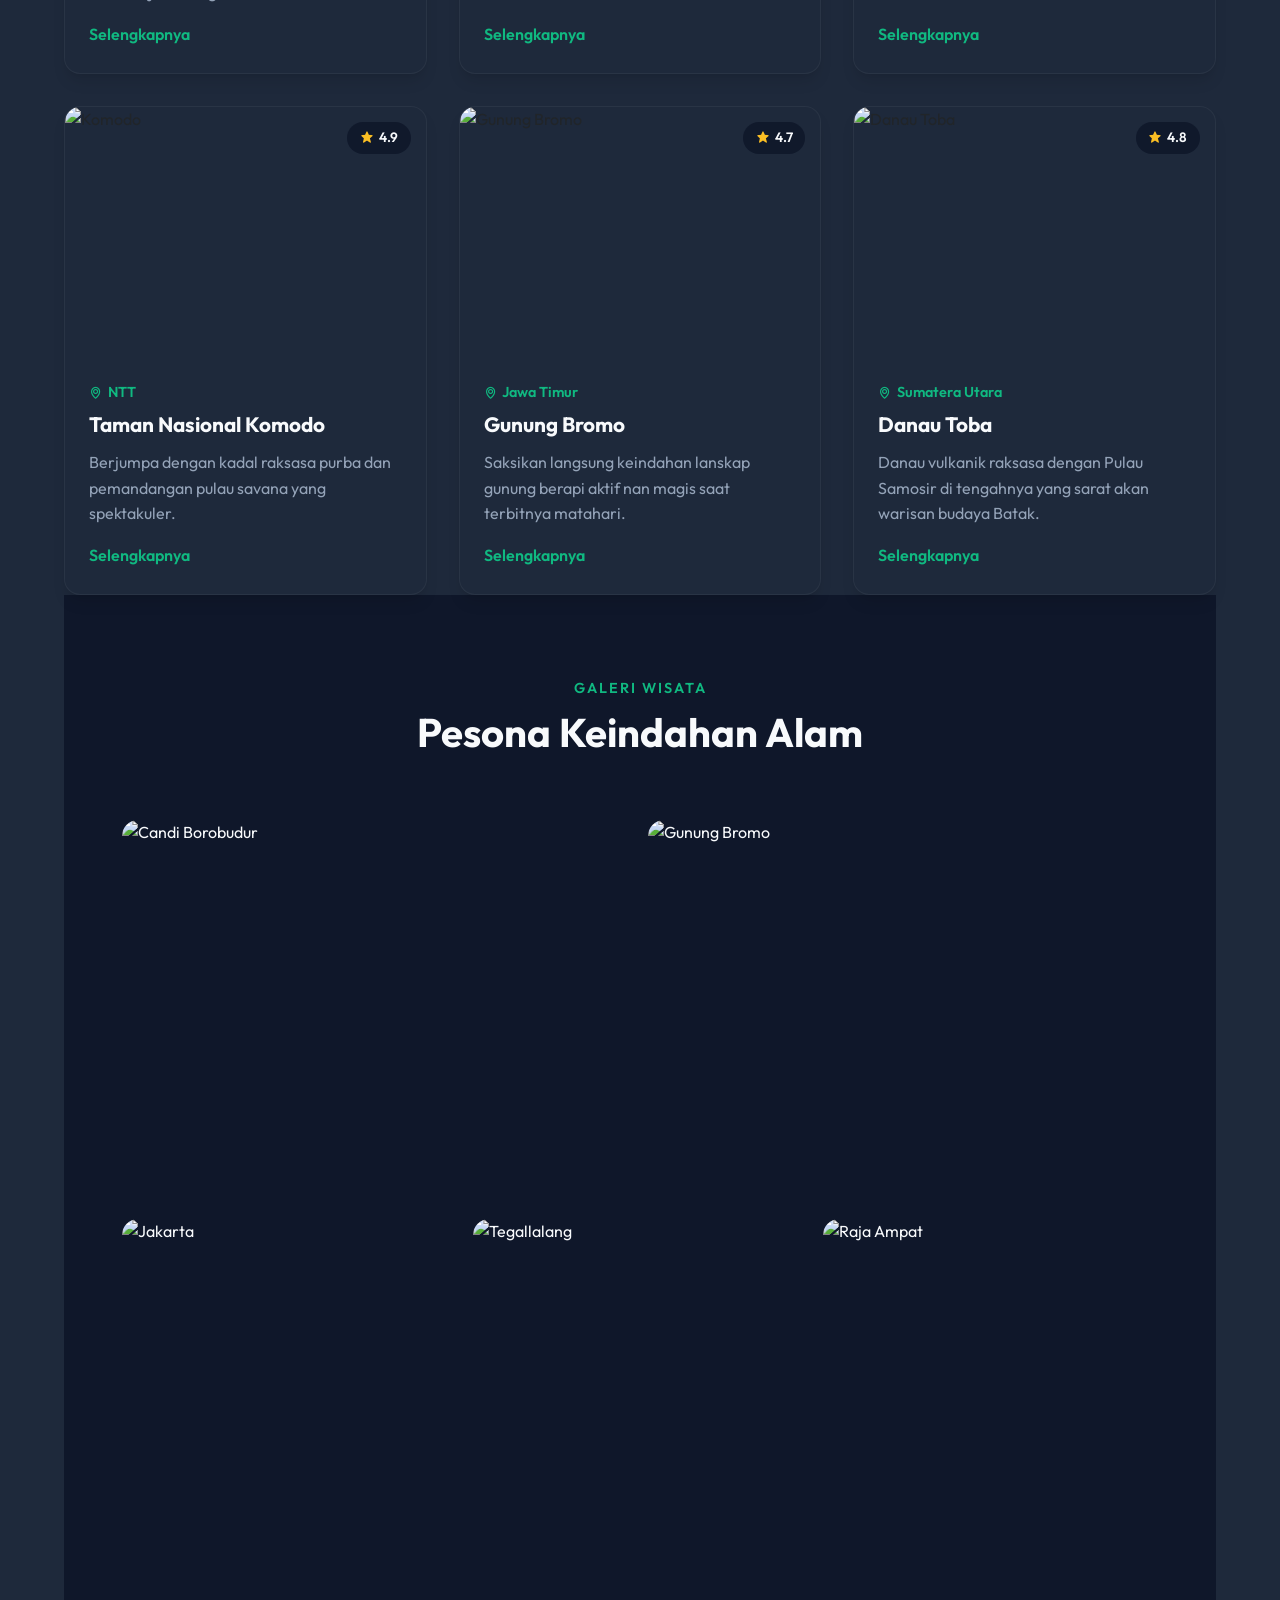
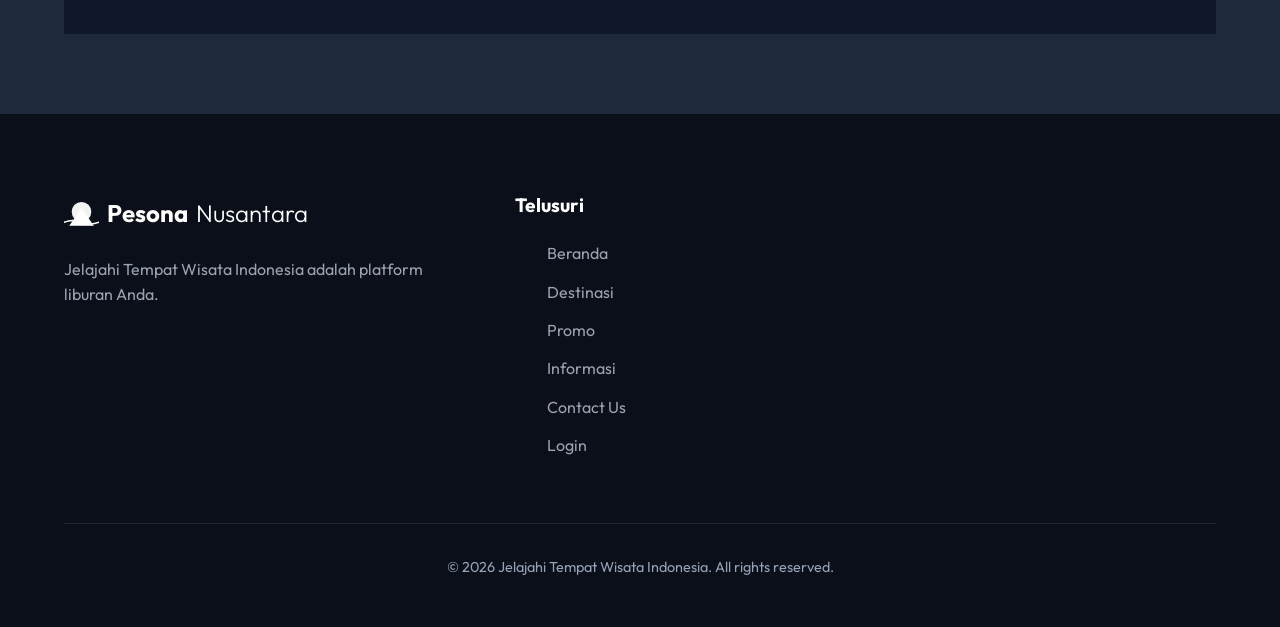
==== commit 79a83929: "popup diskon" ====
--- a/index.html
+++ b/index.html
@@ -7,6 +7,8 @@
     <title>Beranda - Jelajahi Tempat Wisata Indonesia</title>
     <!-- Favicon -->
     <link rel="icon" href="favicon.svg" type="image/svg+xml">
+    <!-- Bootstrap CSS -->
+    <link href="https://cdn.jsdelivr.net/npm/bootstrap@5.3.2/dist/css/bootstrap.min.css" rel="stylesheet">
     <link href="https://fonts.googleapis.com/css2?family=Outfit:wght@300;400;600;700&display=swap" rel="stylesheet">
     <link href='https://unpkg.com/boxicons@2.1.4/css/boxicons.min.css' rel='stylesheet'>
     <link rel="stylesheet" href="style.css">
@@ -191,6 +193,38 @@
                     </div>
                 </div>
             </section>
+
+            <!-- Discount Modal -->
+            <div class="modal fade" id="discountModal" tabindex="-1" aria-labelledby="discountModalLabel"
+                aria-hidden="true">
+                <div class="modal-dialog modal-dialog-centered">
+                    <div class="modal-content"
+                        style="background-color: var(--clr-surface); border: 1px solid rgba(255, 255, 255, 0.1);">
+                        <div class="modal-header" style="border-bottom: 1px solid rgba(255,255,255,0.1);">
+                            <h5 class="modal-title text-warning fw-bold" id="discountModalLabel"><i
+                                    class='bx bxs-offer'></i> Promo Spesial!</h5>
+                            <button type="button" class="btn-close btn-close-white" data-bs-dismiss="modal"
+                                aria-label="Close"></button>
+                        </div>
+                        <div class="modal-body text-center">
+                            <img src="https://images.unsplash.com/photo-1571896349842-33c89424de2d?q=80&w=800&auto=format&fit=crop"
+                                alt="Promo Bali" class="img-fluid rounded mb-3 shadow"
+                                style="max-height: 200px; object-fit: cover; width: 100%;">
+                            <h4 class="mb-2 text-white">Diskon 30% ke Bali!</h4>
+                            <p class="text-light mb-0">Gunakan kode voucher <strong
+                                    class="text-warning">PESONA30</strong> saat checkout.<br>Berlaku hingga akhir bulan
+                                ini.</p>
+                        </div>
+                        <div class="modal-footer justify-content-center"
+                            style="border-top: 1px solid rgba(255,255,255,0.1);">
+                            <button type="button" class="btn btn-outline-light rounded-pill px-4"
+                                data-bs-dismiss="modal">Nanti Saja</button>
+                            <a href="promo.html" class="btn btn-warning rounded-pill px-4 fw-bold">Klaim Sekarang</a>
+                        </div>
+                    </div>
+                </div>
+            </div>
+
     </main>
 
     <!-- Footer -->
@@ -219,6 +253,10 @@
             <p>&copy; 2026 Jelajahi Tempat Wisata Indonesia. All rights reserved.</p>
         </div>
     </footer>
+    <!-- jQuery -->
+    <script src="https://code.jquery.com/jquery-3.7.1.min.js"></script>
+    <!-- Bootstrap JS Bundle -->
+    <script src="https://cdn.jsdelivr.net/npm/bootstrap@5.3.2/dist/js/bootstrap.bundle.min.js"></script>
     <script src="script.js"></script>
 </body>
 
